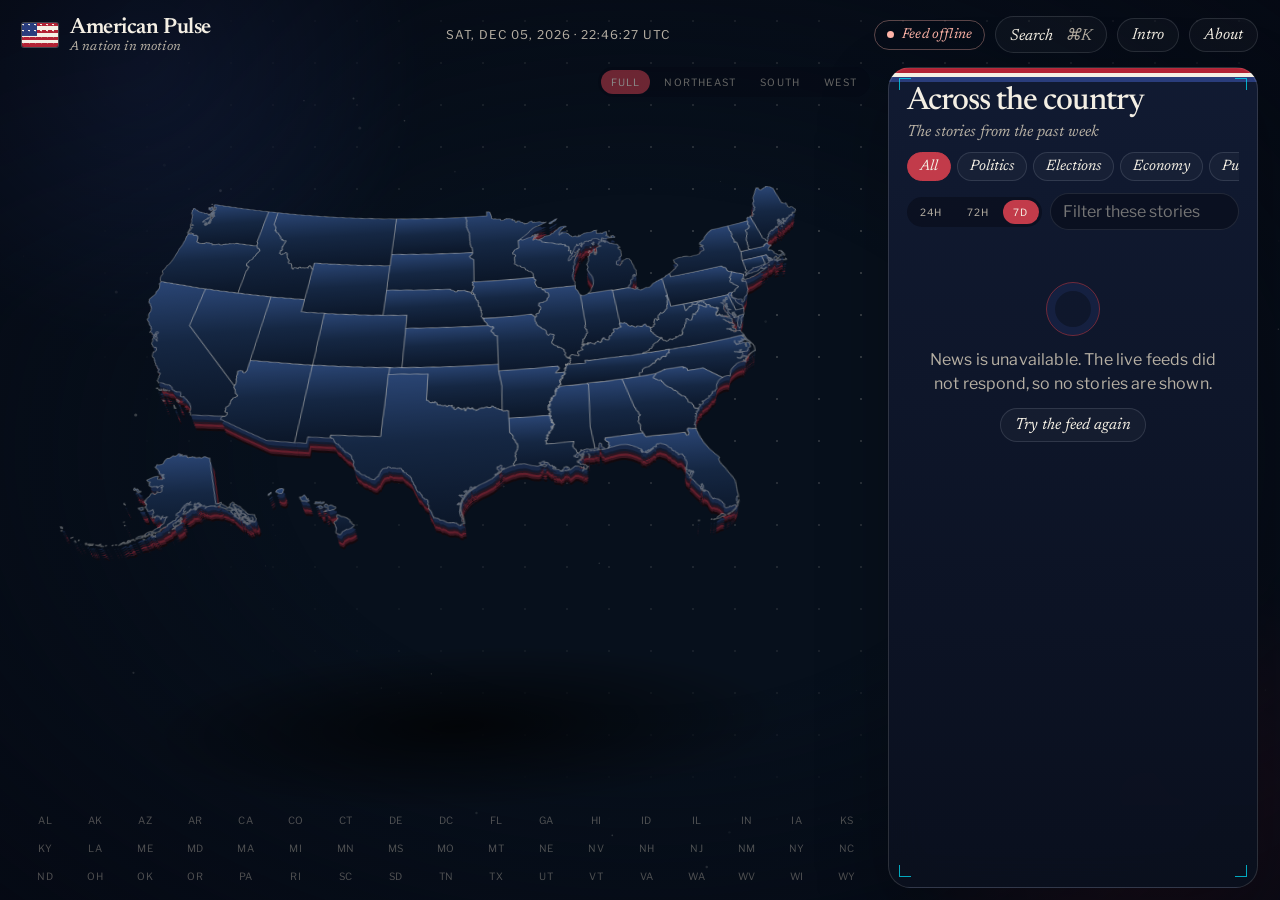
==== index.html @ 607139d3 "Publish American Pulse as a public news desk. Co-authored-by: Cursor <cursoragent@cursor.com>" ====
<!DOCTYPE html>
<html lang="en">
<head>
  <meta charset="UTF-8">
  <meta name="viewport" content="width=device-width, initial-scale=1">
  <meta name="color-scheme" content="dark">
  <meta name="description" content="American Pulse is a seven-day reading room for the United States. Choose a state and open the original reporting.">
  <title>American Pulse</title>
  <link rel="preconnect" href="https://fonts.googleapis.com">
  <link rel="preconnect" href="https://fonts.gstatic.com" crossorigin>
  <link href="https://fonts.googleapis.com/css2?family=Libre+Franklin:wght@400;500;600&family=Newsreader:ital,opsz,wght@0,6..72,400;0,6..72,600;1,6..72,400&display=swap" rel="stylesheet">
  <link rel="stylesheet" href="src/styles.css">
  <link rel="icon" href="data:image/svg+xml,%3Csvg xmlns='http://www.w3.org/2000/svg' viewBox='0 0 32 32'%3E%3Crect width='32' height='32' rx='8' fill='%23050812'/%3E%3Ccircle cx='16' cy='16' r='4' fill='%2300E5FF'/%3E%3Ccircle cx='16' cy='16' r='9' fill='none' stroke='%2300E5FF' stroke-opacity='.7'/%3E%3C/svg%3E">
</head>
<body>
  <div class="atmosphere" aria-hidden="true">
    <canvas id="particles"></canvas>
    <div class="orb orb-a"></div>
    <div class="orb orb-b"></div>
    <div class="grid"></div>
    <div class="vignette"></div>
  </div>

  <div class="app">
    <header class="nav">
      <div class="brand">
        <span class="flag" aria-hidden="true"></span>
        <span>
          <strong>American Pulse</strong>
          <small>A nation in motion</small>
        </span>
      </div>
      <p id="clock" class="clock">—</p>
      <div class="nav-actions">
        <p id="live-pill" class="live" data-state="linking"><i></i><span>Linking</span></p>
        <button type="button" class="hud-btn" id="search-open">Search <kbd>⌘K</kbd></button>
        <a class="hud-btn" href="promo.html">Intro</a>
        <button type="button" class="hud-btn" id="about-open">About</button>
      </div>
    </header>

    <h1 class="sr-only">America, in focus.</h1>

    <main class="stage">
      <section class="map-panel" aria-labelledby="map-heading">
        <h2 id="map-heading" class="sr-only">United States</h2>
        <div class="map-stage">
          <div class="map-rig">
            <div class="map-tilt" id="map-tilt">
              <div class="plinth" aria-hidden="true"></div>
              <svg id="map" role="img" aria-labelledby="map-heading"></svg>
            </div>
          </div>
          <p id="readout" class="readout"></p>
          <div class="seg map-focus" id="focus-seg" role="group" aria-label="Map focus">
            <button type="button" data-focus="full" class="is-on" aria-pressed="true">Full</button>
            <button type="button" data-focus="northeast" aria-pressed="false">Northeast</button>
            <button type="button" data-focus="south" aria-pressed="false">South</button>
            <button type="button" data-focus="west" aria-pressed="false">West</button>
          </div>
        </div>
        <div id="state-index" class="state-index" role="listbox" aria-label="States"></div>
      </section>

      <aside class="panel intel" id="intel" aria-live="polite">
        <i class="tick tl"></i><i class="tick tr"></i><i class="tick bl"></i><i class="tick br"></i>
        <div id="intel-body" class="intel-body"></div>
      </aside>
    </main>

    <footer class="status" id="status">
      <span>Albers USA</span>
      <span>50 states + D.C.</span>
      <span>7-day window</span>
      <span id="index-status">Index standing by</span>
    </footer>
  </div>

  <div id="search-layer" class="overlay" hidden>
    <div class="dialog palette" role="dialog" aria-modal="true" aria-labelledby="search-label">
      <label id="search-label" class="eyebrow" for="search-input">Search the desk</label>
      <input id="search-input" type="search" placeholder="State, city, or story" autocomplete="off" spellcheck="false">
      <div id="search-results" class="search-results"></div>
      <p class="dialog-note">Enter opens the highlighted state. Shift+Enter searches the seven-day wire.</p>
    </div>
  </div>

  <div id="about-layer" class="overlay" hidden>
    <div class="dialog about" role="dialog" aria-modal="true" aria-labelledby="about-title">
      <p class="eyebrow">About the desk</p>
      <h2 id="about-title">Every state. Every story.</h2>
      <p>American Pulse is a seven-day reading room for the United States. Choose a state to see reporting that names that place, then open the original article at the publisher.</p>
      <div class="about-grid">
        <section>
          <h3>Window</h3>
          <p>Only items with a publication time in the previous seven days stay on the desk. Older wire copy is discarded.</p>
        </section>
        <section>
          <h3>Sources</h3>
          <p>Publisher feeds from The New York Times, NPR, BBC, and The Washington Post. State and search results also use the Bing News index for local desks, including Associated Press and Reuters when they appear there. An optional Guardian or New York Times API key can be set in the server environment.</p>
        </section>
        <section>
          <h3>Summaries</h3>
          <p>A summary is the publisher’s standfirst or the snippet supplied with the result. This desk does not write articles, rewrite headlines, or fill gaps with estimated numbers.</p>
        </section>
        <section>
          <h3>When the wire is quiet</h3>
          <p>If a feed does not respond, the panel says news is unavailable and shows nothing in its place. An empty state means no matching article cleared the date and relevance checks.</p>
        </section>
      </div>
      <button type="button" class="hud-btn" id="about-close">Close</button>
    </div>
  </div>

  <p id="live-region" class="sr-only" aria-live="polite"></p>
  <script type="module" src="src/main.js"></script>
</body>
</html>
---- src/styles.css ----
:root {
  --bg: #07101c;
  --bg-2: #10182c;
  --cyan: #d6d8e4;
  --red: #c23b4a;
  --navy: #2a3d7c;
  --cream: #f4efe4;
  --text: #f4efe4;
  --muted: #b7b0a4;
  --line: rgba(194, 59, 74, 0.35);
  --glass: rgba(16, 24, 44, 0.82);
  --font: "Libre Franklin", "Avenir Next", sans-serif;
  --display: "Newsreader", Georgia, serif;
  --serif: "Newsreader", Georgia, serif;
  --mono: "Libre Franklin", sans-serif;
  color-scheme: dark;
}

* { box-sizing: border-box; }
html, body { margin: 0; height: 100%; }
body {
  background: var(--bg);
  color: var(--text);
  font-family: var(--font);
  font-weight: 400;
  letter-spacing: 0.01em;
  overflow: hidden;
}
button, input { font: inherit; color: inherit; }
button { cursor: pointer; }
::selection { background: rgba(194, 59, 74, 0.45); color: white; }
[hidden] { display: none !important; }

.sr-only {
  position: absolute;
  width: 1px;
  height: 1px;
  padding: 0;
  margin: -1px;
  overflow: hidden;
  clip: rect(0, 0, 0, 0);
  border: 0;
}

.atmosphere { position: fixed; inset: 0; z-index: 0; pointer-events: none; overflow: hidden; }
#particles { width: 100%; height: 100%; display: block; }
.orb {
  position: absolute;
  width: 46vw;
  height: 46vw;
  border-radius: 50%;
  filter: blur(18px);
  opacity: 0.7;
}
.orb-a {
  top: -18vw;
  left: -12vw;
  background: radial-gradient(circle, rgba(42, 61, 124, 0.55), transparent 68%);
  animation: drift 28s ease-in-out infinite;
}
.orb-b {
  right: -16vw;
  bottom: -20vw;
  background: radial-gradient(circle, rgba(178, 34, 52, 0.38), transparent 70%);
  animation: drift 34s ease-in-out infinite reverse;
}
.grid {
  position: absolute;
  inset: 0;
  background-image: radial-gradient(circle, rgba(244, 239, 228, 0.55) 1px, transparent 1.4px);
  background-size: 42px 42px;
  mask-image: radial-gradient(ellipse at 70% 30%, black 10%, transparent 68%);
  opacity: 0.35;
}
.vignette {
  position: absolute;
  inset: 0;
  background: radial-gradient(ellipse at center, transparent 40%, rgba(5, 8, 18, 0.78) 100%);
}
@keyframes drift {
  50% { transform: translate3d(3%, -2%, 0) scale(1.06); }
}

.app {
  position: relative;
  z-index: 1;
  height: 100dvh;
  display: grid;
  grid-template-rows: auto minmax(0, 1fr);
  gap: 14px;
  padding: 16px 22px 12px;
}

.nav, .hero, .status, .panel-bar, .title-row, .card-kicker, .card-foot, .tool-row, .nav-actions {
  display: flex;
  align-items: center;
}
.nav { justify-content: space-between; gap: 18px; }
.brand { display: flex; align-items: center; gap: 12px; min-width: 220px; }
.brand strong {
  display: block;
  font-family: var(--serif);
  font-size: 22px;
  font-weight: 600;
  letter-spacing: -0.02em;
}
.brand small {
  display: block;
  margin-top: 1px;
  color: var(--muted);
  font-family: var(--serif);
  font-style: italic;
  font-size: 13px;
}
.flag {
  width: 36px;
  height: 24px;
  flex: none;
  border-radius: 2px;
  background:
    radial-gradient(circle at 18% 28%, #f4efe4 0.7px, transparent 1px) 0 0 / 6px 6px,
    linear-gradient(#2a3d7c, #2a3d7c) 0 0 / 42% 54% no-repeat,
    repeating-linear-gradient(#b22234 0 3.4px, #f4efe4 3.4px 6.8px);
  box-shadow: 0 0 0 1px rgba(244, 239, 228, 0.25);
}
@keyframes ping {
  0% { transform: scale(0.45); opacity: 0.8; }
  100% { transform: scale(1); opacity: 0; }
}
.clock {
  margin: 0;
  color: var(--muted);
  font-family: var(--mono);
  font-size: 12px;
  letter-spacing: 0.08em;
}
.nav-actions { gap: 10px; }
.live {
  display: flex;
  align-items: center;
  gap: 8px;
  margin: 0;
  padding: 7px 12px;
  border: 1px solid rgba(244, 239, 228, 0.2);
  border-radius: 999px;
  font-family: var(--serif);
  font-style: italic;
  font-size: 14px;
  color: var(--cream);
}
.live i {
  width: 7px;
  height: 7px;
  border-radius: 50%;
  background: var(--red);
  box-shadow: 0 0 8px var(--red);
  animation: blink 1.8s ease-in-out infinite;
}
.live[data-state="down"] { color: #ffb4a8; border-color: rgba(255, 180, 168, 0.35); }
.live[data-state="down"] i { background: #ffb4a8; box-shadow: none; animation: none; }
@keyframes blink { 50% { opacity: 0.35; } }

.hud-btn, .seg button, .text-btn, .chip {
  background: rgba(255, 255, 255, 0.03);
  border: 1px solid rgba(234, 242, 255, 0.12);
  color: var(--text);
  border-radius: 999px;
  transition: border-color 0.2s ease, background 0.2s ease, transform 0.2s ease;
}
a.hud-btn { text-decoration: none; display: inline-flex; align-items: center; }
.hud-btn {
  padding: 8px 14px;
  font-family: var(--serif);
  font-style: italic;
  font-size: 16px;
  letter-spacing: 0;
  text-transform: none;
}
.hud-btn kbd {
  margin-left: 8px;
  color: var(--muted);
  font-family: inherit;
}
.hud-btn:hover, .seg button:hover, .chip:hover, .text-btn:hover {
  border-color: rgba(194, 59, 74, 0.7);
  background: rgba(178, 34, 52, 0.16);
}
.hud-btn:focus-visible, .seg button:focus-visible, .chip:focus-visible, .state:focus-visible, .state-index button:focus-visible, .search-row:focus-visible {
  outline: 2px solid var(--cyan);
  outline-offset: 2px;
}

.hero { justify-content: space-between; align-items: end; gap: 24px; }
.eyebrow {
  margin: 0 0 8px;
  color: var(--cyan);
  font-family: var(--mono);
  font-size: 11px;
  font-weight: 500;
  letter-spacing: 0.2em;
  text-transform: uppercase;
}
h1 {
  margin: 0;
  font-family: var(--display);
  font-size: clamp(40px, 4.7vw, 68px);
  font-weight: 750;
  letter-spacing: -0.045em;
  line-height: 0.88;
}
h1 em {
  font-family: var(--serif);
  font-style: italic;
  font-weight: 400;
  letter-spacing: -0.03em;
  color: #d7ecff;
}
.lede {
  max-width: 46ch;
  margin: 12px 0 0;
  color: var(--muted);
  font-size: 16px;
  font-weight: 300;
  line-height: 1.5;
}
.hero-side { width: min(420px, 36vw); padding-bottom: 6px; }
.ticker {
  min-height: 44px;
  color: var(--muted);
  font-family: var(--mono);
  font-size: 12px;
  line-height: 1.55;
}
.ticker b { color: var(--text); font-weight: 500; }

.stage {
  min-height: 0;
  display: grid;
  grid-template-columns: minmax(0, 1.65fr) minmax(340px, 0.72fr);
  gap: 18px;
}
.panel {
  position: relative;
  min-width: 0;
  min-height: 0;
  border: 1px solid var(--line);
  border-radius: 22px;
  background:
    linear-gradient(180deg, rgba(14, 22, 40, 0.78), rgba(8, 12, 24, 0.9));
  box-shadow: 0 24px 70px rgba(0, 0, 0, 0.28), inset 0 1px 0 rgba(255, 255, 255, 0.04);
  backdrop-filter: blur(16px);
}
.tick {
  position: absolute;
  width: 12px;
  height: 12px;
  border-color: rgba(0, 229, 255, 0.72);
  border-style: solid;
  pointer-events: none;
  z-index: 2;
}
.tick.tl { top: 10px; left: 10px; border-width: 1px 0 0 1px; }
.tick.tr { top: 10px; right: 10px; border-width: 1px 1px 0 0; }
.tick.bl { bottom: 10px; left: 10px; border-width: 0 0 1px 1px; }
.tick.br { right: 10px; bottom: 10px; border-width: 0 1px 1px 0; }

.map-panel {
  display: flex;
  flex-direction: column;
  min-width: 0;
  min-height: 0;
  background: transparent;
  border: 0;
  box-shadow: none;
}
.panel-bar { justify-content: space-between; gap: 12px; padding: 4px 8px 10px; }
.panel-bar h2, .intel-title h2, .about h2 {
  margin: 0;
  font-family: var(--display);
  font-weight: 700;
  letter-spacing: -0.03em;
}
.panel-bar h2 { font-size: 16px; }
.panel-bar p, .intel-kicker {
  margin: 8px 0 0;
  color: var(--muted);
  font-family: var(--serif);
  font-style: italic;
  font-size: 16px;
  letter-spacing: 0;
}
.seg { display: flex; gap: 4px; padding: 3px; border-radius: 999px; background: rgba(5, 8, 18, 0.45); }
.seg button {
  border: 0;
  background: transparent;
  color: var(--muted);
  border-radius: 999px;
  padding: 6px 10px;
  font-family: var(--mono);
  font-size: 10px;
  letter-spacing: 0.12em;
  text-transform: uppercase;
}
.seg button.is-on { color: var(--cream); background: var(--red); }

.map-stage { position: relative; flex: 1; min-height: 0; }
.map-rig {
  position: absolute;
  inset: 0 2% 8px;
  perspective: 1600px;
  perspective-origin: 50% 42%;
}
.map-tilt {
  position: absolute;
  inset: 0;
  transform-style: preserve-3d;
}
.plinth {
  position: absolute;
  left: 10%;
  right: 10%;
  bottom: 2%;
  height: 24%;
  border-radius: 50%;
  background: radial-gradient(ellipse at center, rgba(0, 0, 0, 0.72), transparent 70%);
  transform: translateZ(-130px);
  pointer-events: none;
}
.slab, #map {
  position: absolute;
  inset: 4% 2% 12%;
  overflow: visible;
}
.slab { pointer-events: none; }
.slab path { fill: currentColor; stroke: none; }
#map { transform: translateZ(4px); }
.state {
  fill: url(#state-plate);
  stroke: rgba(236, 230, 218, 0.34);
  stroke-width: 1.05;
  stroke-linejoin: round;
  vector-effect: non-scaling-stroke;
  cursor: pointer;
  transition: fill 0.25s ease, stroke 0.25s ease;
}
.state.has-news { stroke: rgba(243, 239, 230, 0.55); }
.state:hover { fill: #31486c; stroke: #f3efe6; }
.state.is-selected,
.state.is-selected:hover { fill: #7a2836; stroke: #f6f1e8; stroke-width: 1.7; }
.readout {
  position: absolute;
  left: 0;
  right: 0;
  bottom: 0;
  margin: 0;
  text-align: center;
  background: none;
  border: 0;
  padding: 0;
  font-family: var(--serif);
  font-style: italic;
  font-size: 32px;
  line-height: 1;
  color: rgba(243, 239, 230, 0.92);
  pointer-events: none;
  z-index: 3;
  text-shadow: 0 16px 40px #000;
}
.readout:empty { display: none; }
.map-focus {
  position: absolute;
  top: 0;
  right: 0;
  z-index: 3;
  opacity: 0.55;
}
.map-focus:hover { opacity: 1; }

.state-index {
  display: grid;
  grid-template-columns: repeat(17, minmax(0, 1fr));
  gap: 4px;
  padding-top: 10px;
}
.state-index button {
  border: 1px solid transparent;
  background: transparent;
  color: var(--muted);
  border-radius: 6px;
  padding: 5px 0;
  font-family: var(--mono);
  font-size: 10px;
  letter-spacing: 0.04em;
}
.state-index { opacity: 0.42; }
.state-index:hover { opacity: 0.9; }
.state-index button:hover, .state-index button.is-selected {
  color: var(--text);
  border-color: rgba(243, 239, 230, 0.28);
  background: rgba(122, 40, 54, 0.45);
}

.intel {
  display: flex;
  flex-direction: column;
  font-family: var(--font);
  background:
    linear-gradient(#b22234, #b22234) 0 0 / 100% 5px no-repeat,
    linear-gradient(#f4efe4, #f4efe4) 0 5px / 100% 4px no-repeat,
    linear-gradient(#2a3d7c, #2a3d7c) 0 9px / 100% 5px no-repeat,
    linear-gradient(180deg, rgba(18, 28, 52, 0.94), rgba(10, 16, 30, 0.96));
  border-color: rgba(244, 239, 228, 0.14);
}
.intel-body { display: flex; flex-direction: column; min-height: 0; height: 100%; }
.intel-head { padding: 18px 18px 12px; }
.intel-title .eyebrow { margin-bottom: 4px; }
.intel-title h2 {
  font-family: var(--serif);
  font-weight: 500;
  font-size: clamp(32px, 2.4vw, 42px);
  line-height: 0.95;
}
.title-row { justify-content: space-between; gap: 12px; align-items: baseline; }
.text-btn {
  border-radius: 999px;
  padding: 7px 10px;
  color: var(--cream);
  font-family: var(--serif);
  font-style: italic;
  font-size: 15px;
}
.stats {
  display: grid;
  grid-template-columns: repeat(4, minmax(0, 1fr));
  gap: 8px;
  margin-top: 16px;
}
.stats div {
  padding: 10px 10px 8px;
  border-radius: 12px;
  background: rgba(5, 8, 18, 0.38);
  border: 1px solid rgba(234, 242, 255, 0.05);
}
.stats strong {
  display: block;
  font-family: var(--mono);
  font-size: 14px;
  font-weight: 500;
}
.stats span {
  display: block;
  margin-top: 3px;
  color: var(--muted);
  font-family: var(--mono);
  font-size: 9px;
  letter-spacing: 0.12em;
  text-transform: uppercase;
}
.tools { margin-top: 12px; }
.chips {
  display: flex;
  gap: 6px;
  overflow-x: auto;
  padding-bottom: 4px;
  scrollbar-width: none;
}
.chips::-webkit-scrollbar { display: none; }
.chip {
  flex: none;
  padding: 6px 12px;
  color: var(--cream);
  font-family: var(--serif);
  font-style: italic;
  font-size: 15px;
  letter-spacing: 0;
  text-transform: none;
}
.chip.is-on { color: var(--cream); background: var(--red); border-color: var(--red); }
.tool-row { gap: 8px; margin-top: 8px; }
.filter-input {
  flex: 1;
  min-width: 0;
  padding: 8px 12px;
  border-radius: 999px;
  border: 1px solid rgba(234, 242, 255, 0.1);
  background: rgba(5, 8, 18, 0.45);
}
.filter-input:focus { outline: none; border-color: rgba(194, 59, 74, 0.7); }
.intel-scroll {
  min-height: 0;
  flex: 1;
  overflow: auto;
  padding: 4px 16px 18px;
}
.intel-scroll::-webkit-scrollbar { width: 10px; }
.intel-scroll::-webkit-scrollbar-thumb { background: rgba(178, 34, 52, 0.45); border-radius: 99px; }
.result-count, .loading-copy, .notice {
  margin: 4px 2px 10px;
  color: var(--muted);
  font-family: var(--mono);
  font-size: 11px;
  letter-spacing: 0.06em;
}
.notice { color: #d7ecff; }

.card {
  display: grid;
  grid-template-columns: 112px minmax(0, 1fr);
  gap: 14px;
  margin-bottom: 10px;
  padding: 10px;
  text-decoration: none;
  color: inherit;
  border-radius: 8px;
  border: 1px solid rgba(244, 239, 228, 0.08);
  background: rgba(244, 239, 228, 0.04);
  animation: rise 0.55s cubic-bezier(.16, 1, .3, 1) both;
  transition: transform 0.22s ease, border-color 0.22s ease, background 0.22s ease;
}
.card:hover {
  transform: translateY(-2px);
  border-color: rgba(194, 59, 74, 0.55);
  background: rgba(42, 61, 124, 0.28);
}
@keyframes rise {
  from { opacity: 0; transform: translateY(8px); }
  to { opacity: 1; transform: none; }
}
.thumb {
  position: relative;
  height: 88px;
  overflow: hidden;
  border-radius: 12px;
  background:
    linear-gradient(#2a3d7c, #2a3d7c) 0 0 / 38% 100% no-repeat,
    repeating-linear-gradient(#b22234 0 8px, #f4efe4 8px 16px);
}
.thumb img { width: 100%; height: 100%; object-fit: cover; display: block; position: relative; z-index: 1; }
.thumb:has(img) span { display: none; }
.thumb span {
  position: absolute;
  inset: auto 8px 8px 8px;
  color: rgba(234, 242, 255, 0.78);
  font-family: var(--mono);
  font-size: 9px;
  letter-spacing: 0.12em;
  text-transform: uppercase;
}
.card-kicker { justify-content: space-between; gap: 8px; }
.publisher, .card-foot time { color: var(--muted); font-size: 13px; }
.card h3 {
  margin: 0;
  font-family: var(--serif);
  font-size: 22px;
  font-weight: 500;
  letter-spacing: -0.02em;
  line-height: 1.15;
}
.summary {
  display: -webkit-box;
  margin: 6px 0 0;
  overflow: hidden;
  -webkit-line-clamp: 3;
  -webkit-box-orient: vertical;
  color: var(--muted);
  font-size: 13.5px;
  line-height: 1.45;
}
.summary.missing { font-family: var(--serif); font-style: italic; font-size: 15px; }
.card-foot { justify-content: space-between; gap: 10px; margin-top: 10px; }

.skeleton { position: relative; overflow: hidden; background: rgba(255, 255, 255, 0.04); }
.skeleton::after {
  content: "";
  position: absolute;
  inset: 0;
  background: linear-gradient(90deg, transparent, rgba(0, 229, 255, 0.1), transparent);
  animation: sheen 1.6s linear infinite;
}
@keyframes sheen { from { transform: translateX(-100%); } to { transform: translateX(100%); } }
.skeleton.line { height: 10px; margin-top: 10px; border-radius: 99px; }
.skeleton.line.short { width: 38%; }
.skeleton.line.mid { width: 72%; }
.skeleton-card { pointer-events: none; }

.empty {
  display: grid;
  justify-items: center;
  gap: 12px;
  padding: 36px 16px;
  text-align: center;
  color: var(--muted);
}
.empty p { max-width: 38ch; margin: 0; line-height: 1.5; }
.ring {
  width: 54px;
  height: 54px;
  border-radius: 50%;
  border: 1px solid rgba(194, 59, 74, 0.55);
  box-shadow: inset 0 0 0 8px rgba(42, 61, 124, 0.25);
}

.status { display: none; }
.status-unused {
  justify-content: space-between;
  gap: 12px;
  color: var(--muted);
  font-family: var(--mono);
  font-size: 10px;
  letter-spacing: 0.16em;
  text-transform: uppercase;
}

.overlay {
  position: fixed;
  inset: 0;
  z-index: 20;
  display: grid;
  align-items: start;
  justify-content: center;
  padding: 12vh 16px 16px;
  background: rgba(5, 8, 18, 0.64);
  backdrop-filter: blur(12px);
}
.dialog {
  width: min(720px, 100%);
  padding: 22px;
  border: 1px solid var(--line);
  border-radius: 22px;
  background: rgba(8, 13, 26, 0.94);
  box-shadow: 0 30px 80px rgba(0, 0, 0, 0.4);
}
#search-input {
  width: 100%;
  margin: 8px 0 12px;
  padding: 8px 0 12px;
  border: 0;
  border-bottom: 1px solid rgba(234, 242, 255, 0.12);
  background: transparent;
  font-family: var(--display);
  font-size: 32px;
  letter-spacing: -0.04em;
}
#search-input:focus { outline: none; border-bottom-color: var(--cyan); }
.search-results { display: grid; gap: 6px; max-height: 46vh; overflow: auto; }
.search-row {
  display: grid;
  grid-template-columns: 42px 1fr auto;
  gap: 12px;
  align-items: center;
  width: 100%;
  padding: 10px 12px;
  text-align: left;
  border-radius: 12px;
  border: 1px solid transparent;
  background: transparent;
}
.search-row b { font-family: var(--mono); color: var(--cyan); font-weight: 500; }
.search-row em { color: var(--muted); font-family: var(--mono); font-size: 11px; font-style: normal; }
.search-row.is-active, .search-row:hover { border-color: rgba(0, 229, 255, 0.35); background: rgba(0, 229, 255, 0.06); }
.search-row.story { grid-template-columns: 1fr auto; }
.search-empty, .dialog-note { color: var(--muted); font-size: 13px; }
.about h2 {
  font-family: var(--serif);
  font-size: 42px;
  font-weight: 400;
  font-style: italic;
  letter-spacing: -0.03em;
}
.about-grid { display: grid; grid-template-columns: 1fr 1fr; gap: 14px 18px; margin: 18px 0; }
.about h3 {
  margin: 0 0 6px;
  font-family: var(--mono);
  font-size: 11px;
  font-weight: 500;
  letter-spacing: 0.16em;
  text-transform: uppercase;
  color: var(--cyan);
}
.about p { margin: 0; color: var(--muted); line-height: 1.55; }

@media (max-width: 1100px) {
  body { overflow: auto; }
  .app { height: auto; min-height: 100dvh; }
  .nav, .hero, .status { flex-wrap: wrap; }
  .hero, .stage, .about-grid { grid-template-columns: 1fr; display: grid; }
  .hero-side { width: auto; }
  .stage { display: grid; }
  .map-stage { height: min(70vh, 760px); }
  .intel { min-height: 78vh; }
  .clock { order: 3; width: 100%; }
  .state-index { grid-template-columns: repeat(10, minmax(0, 1fr)); }
}
@media (max-width: 720px) {
  .app { padding: 12px; }
  h1 { font-size: 40px; }
  .stats { grid-template-columns: 1fr 1fr; }
  .card { grid-template-columns: 1fr; }
  .thumb { height: 140px; }
  .nav-actions .hud-btn kbd { display: none; }
  .search-row { grid-template-columns: 36px 1fr; }
  .search-row em { display: none; }
}
@media (prefers-reduced-motion: reduce) {
  *, *::before, *::after {
    animation: none !important;
    transition: none !important;
  }
}
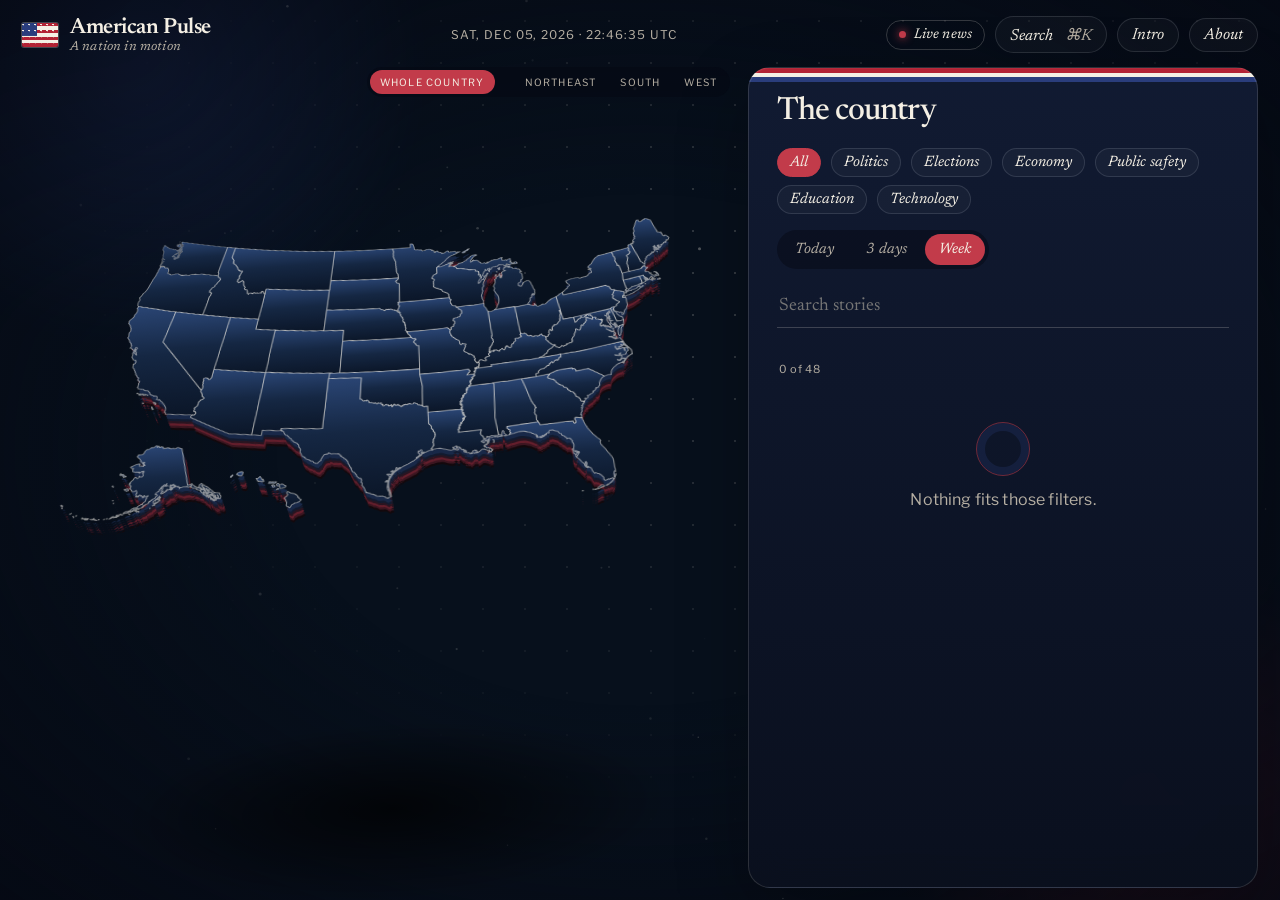
==== commit a1dd5d64: "Publish a public copy of the desk with saved news. Co-authored-by: Cursor <cursoragent@cursor.com>" ====
--- a/index.html
+++ b/index.html
@@ -44,6 +44,12 @@
     <main class="stage">
       <section class="map-panel" aria-labelledby="map-heading">
         <h2 id="map-heading" class="sr-only">United States</h2>
+        <div class="seg region-dock" id="focus-seg" role="group" aria-label="Map focus">
+          <button type="button" class="country is-on" data-focus="full" data-scope="national" aria-pressed="true">Whole country</button>
+          <button type="button" data-focus="northeast" aria-pressed="false">Northeast</button>
+          <button type="button" data-focus="south" aria-pressed="false">South</button>
+          <button type="button" data-focus="west" aria-pressed="false">West</button>
+        </div>
         <div class="map-stage">
           <div class="map-rig">
             <div class="map-tilt" id="map-tilt">
@@ -52,18 +58,10 @@
             </div>
           </div>
           <p id="readout" class="readout"></p>
-          <div class="seg map-focus" id="focus-seg" role="group" aria-label="Map focus">
-            <button type="button" data-focus="full" class="is-on" aria-pressed="true">Full</button>
-            <button type="button" data-focus="northeast" aria-pressed="false">Northeast</button>
-            <button type="button" data-focus="south" aria-pressed="false">South</button>
-            <button type="button" data-focus="west" aria-pressed="false">West</button>
-          </div>
         </div>
-        <div id="state-index" class="state-index" role="listbox" aria-label="States"></div>
       </section>
 
       <aside class="panel intel" id="intel" aria-live="polite">
-        <i class="tick tl"></i><i class="tick tr"></i><i class="tick bl"></i><i class="tick br"></i>
         <div id="intel-body" class="intel-body"></div>
       </aside>
     </main>
--- a/src/styles.css
+++ b/src/styles.css
@@ -185,7 +185,7 @@
   border-color: rgba(194, 59, 74, 0.7);
   background: rgba(178, 34, 52, 0.16);
 }
-.hud-btn:focus-visible, .seg button:focus-visible, .chip:focus-visible, .state:focus-visible, .state-index button:focus-visible, .search-row:focus-visible {
+.hud-btn:focus-visible, .seg button:focus-visible, .chip:focus-visible, .state:focus-visible, .search-row:focus-visible {
   outline: 2px solid var(--cyan);
   outline-offset: 2px;
 }
@@ -236,7 +236,7 @@
 .stage {
   min-height: 0;
   display: grid;
-  grid-template-columns: minmax(0, 1.65fr) minmax(340px, 0.72fr);
+  grid-template-columns: minmax(0, 1.25fr) minmax(420px, 0.9fr);
   gap: 18px;
 }
 .panel {
@@ -328,7 +328,7 @@
 }
 .slab, #map {
   position: absolute;
-  inset: 4% 2% 12%;
+  inset: 2% 1% 4%;
   overflow: visible;
 }
 .slab { pointer-events: none; }
@@ -367,38 +367,12 @@
   text-shadow: 0 16px 40px #000;
 }
 .readout:empty { display: none; }
-.map-focus {
-  position: absolute;
-  top: 0;
-  right: 0;
-  z-index: 3;
-  opacity: 0.55;
-}
-.map-focus:hover { opacity: 1; }
-
-.state-index {
-  display: grid;
-  grid-template-columns: repeat(17, minmax(0, 1fr));
-  gap: 4px;
-  padding-top: 10px;
-}
-.state-index button {
-  border: 1px solid transparent;
-  background: transparent;
-  color: var(--muted);
-  border-radius: 6px;
-  padding: 5px 0;
-  font-family: var(--mono);
-  font-size: 10px;
-  letter-spacing: 0.04em;
-}
-.state-index { opacity: 0.42; }
-.state-index:hover { opacity: 0.9; }
-.state-index button:hover, .state-index button.is-selected {
-  color: var(--text);
-  border-color: rgba(243, 239, 230, 0.28);
-  background: rgba(122, 40, 54, 0.45);
-}
+.region-dock {
+  align-self: end;
+  margin: 0 0 8px;
+  z-index: 4;
+}
+.region-dock .country { margin-right: 16px; }
 
 .intel {
   display: flex;
@@ -412,7 +386,7 @@
   border-color: rgba(244, 239, 228, 0.14);
 }
 .intel-body { display: flex; flex-direction: column; min-height: 0; height: 100%; }
-.intel-head { padding: 18px 18px 12px; }
+.intel-head { padding: 28px 28px 8px; }
 .intel-title .eyebrow { margin-bottom: 4px; }
 .intel-title h2 {
   font-family: var(--serif);
@@ -456,13 +430,11 @@
   letter-spacing: 0.12em;
   text-transform: uppercase;
 }
-.tools { margin-top: 12px; }
+.tools { display: grid; gap: 16px; margin-top: 22px; }
 .chips {
   display: flex;
-  gap: 6px;
-  overflow-x: auto;
-  padding-bottom: 4px;
-  scrollbar-width: none;
+  flex-wrap: wrap;
+  gap: 8px 10px;
 }
 .chips::-webkit-scrollbar { display: none; }
 .chip {
@@ -476,21 +448,24 @@
   text-transform: none;
 }
 .chip.is-on { color: var(--cream); background: var(--red); border-color: var(--red); }
-.tool-row { gap: 8px; margin-top: 8px; }
+.intel .seg { justify-self: start; padding: 4px; }
+.intel .seg button { padding: 8px 14px; font-family: var(--serif); font-style: italic; font-size: 15px; letter-spacing: 0; text-transform: none; }
 .filter-input {
-  flex: 1;
-  min-width: 0;
-  padding: 8px 12px;
-  border-radius: 999px;
-  border: 1px solid rgba(234, 242, 255, 0.1);
-  background: rgba(5, 8, 18, 0.45);
+  width: 100%;
+  padding: 12px 2px;
+  border: 0;
+  border-bottom: 1px solid rgba(244, 239, 228, 0.2);
+  border-radius: 0;
+  background: transparent;
+  font-family: var(--serif);
+  font-size: 18px;
 }
 .filter-input:focus { outline: none; border-color: rgba(194, 59, 74, 0.7); }
 .intel-scroll {
   min-height: 0;
   flex: 1;
   overflow: auto;
-  padding: 4px 16px 18px;
+  padding: 22px 28px 36px;
 }
 .intel-scroll::-webkit-scrollbar { width: 10px; }
 .intel-scroll::-webkit-scrollbar-thumb { background: rgba(178, 34, 52, 0.45); border-radius: 99px; }
@@ -504,33 +479,31 @@
 .notice { color: #d7ecff; }
 
 .card {
-  display: grid;
-  grid-template-columns: 112px minmax(0, 1fr);
+  display: flex;
+  flex-direction: column;
   gap: 14px;
-  margin-bottom: 10px;
-  padding: 10px;
+  margin: 0 0 28px;
+  padding: 0 0 28px;
   text-decoration: none;
   color: inherit;
-  border-radius: 8px;
-  border: 1px solid rgba(244, 239, 228, 0.08);
-  background: rgba(244, 239, 228, 0.04);
+  border: 0;
+  border-bottom: 1px solid rgba(244, 239, 228, 0.12);
+  border-radius: 0;
+  background: transparent;
   animation: rise 0.55s cubic-bezier(.16, 1, .3, 1) both;
-  transition: transform 0.22s ease, border-color 0.22s ease, background 0.22s ease;
-}
-.card:hover {
-  transform: translateY(-2px);
-  border-color: rgba(194, 59, 74, 0.55);
-  background: rgba(42, 61, 124, 0.28);
-}
+  transition: opacity 0.2s ease;
+}
+.card:hover { opacity: 0.82; }
+.card:hover h3 { color: #fff; }
 @keyframes rise {
   from { opacity: 0; transform: translateY(8px); }
   to { opacity: 1; transform: none; }
 }
 .thumb {
   position: relative;
-  height: 88px;
+  height: 190px;
   overflow: hidden;
-  border-radius: 12px;
+  border-radius: 4px;
   background:
     linear-gradient(#2a3d7c, #2a3d7c) 0 0 / 38% 100% no-repeat,
     repeating-linear-gradient(#b22234 0 8px, #f4efe4 8px 16px);
@@ -551,23 +524,23 @@
 .card h3 {
   margin: 0;
   font-family: var(--serif);
-  font-size: 22px;
+  font-size: 28px;
   font-weight: 500;
   letter-spacing: -0.02em;
   line-height: 1.15;
 }
 .summary {
   display: -webkit-box;
-  margin: 6px 0 0;
+  margin: 0;
   overflow: hidden;
-  -webkit-line-clamp: 3;
+  -webkit-line-clamp: 2;
   -webkit-box-orient: vertical;
-  color: var(--muted);
-  font-size: 13.5px;
-  line-height: 1.45;
-}
-.summary.missing { font-family: var(--serif); font-style: italic; font-size: 15px; }
-.card-foot { justify-content: space-between; gap: 10px; margin-top: 10px; }
+  color: #ddd4c6;
+  font-size: 16px;
+  line-height: 1.55;
+}
+.summary.missing { font-family: var(--serif); font-style: italic; font-size: 16px; }
+.card-foot { justify-content: space-between; gap: 16px; margin-top: 2px; }
 
 .skeleton { position: relative; overflow: hidden; background: rgba(255, 255, 255, 0.04); }
 .skeleton::after {
@@ -689,7 +662,6 @@
   .map-stage { height: min(70vh, 760px); }
   .intel { min-height: 78vh; }
   .clock { order: 3; width: 100%; }
-  .state-index { grid-template-columns: repeat(10, minmax(0, 1fr)); }
 }
 @media (max-width: 720px) {
   .app { padding: 12px; }
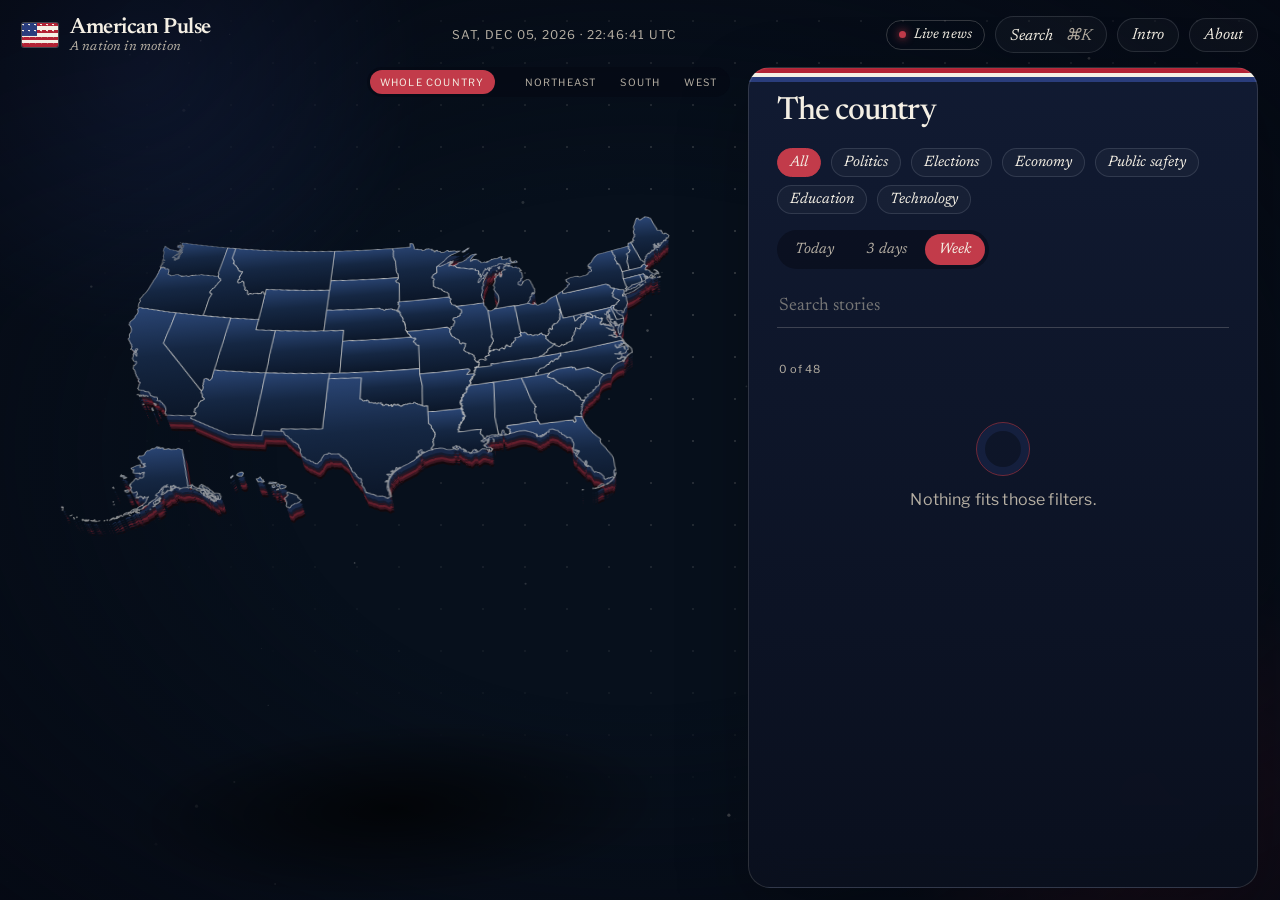
==== commit 562fecd6: "Show a state mark on selection, and let the map be dragged and zoomed. Co-authored-by: Cursor <curso" ====
--- a/index.html
+++ b/index.html
@@ -58,6 +58,7 @@
             </div>
           </div>
           <p id="readout" class="readout"></p>
+          <div id="arrival" class="arrival" hidden></div>
         </div>
       </section>
 
--- a/src/styles.css
+++ b/src/styles.css
@@ -185,8 +185,8 @@
   border-color: rgba(194, 59, 74, 0.7);
   background: rgba(178, 34, 52, 0.16);
 }
-.hud-btn:focus-visible, .seg button:focus-visible, .chip:focus-visible, .state:focus-visible, .search-row:focus-visible {
-  outline: 2px solid var(--cyan);
+.hud-btn:focus-visible, .seg button:focus-visible, .chip:focus-visible, .search-row:focus-visible {
+  outline: 2px solid var(--red);
   outline-offset: 2px;
 }
 
@@ -333,16 +333,20 @@
 }
 .slab { pointer-events: none; }
 .slab path { fill: currentColor; stroke: none; }
-#map { transform: translateZ(4px); }
+#map { transform: translateZ(4px); cursor: grab; }
+#map.is-panning { cursor: grabbing; }
 .state {
   fill: url(#state-plate);
   stroke: rgba(236, 230, 218, 0.34);
   stroke-width: 1.05;
   stroke-linejoin: round;
   vector-effect: non-scaling-stroke;
-  cursor: pointer;
+  cursor: inherit;
+  outline: none;
   transition: fill 0.25s ease, stroke 0.25s ease;
 }
+.state:focus,
+.state:focus-visible { outline: none; }
 .state.has-news { stroke: rgba(243, 239, 230, 0.55); }
 .state:hover { fill: #31486c; stroke: #f3efe6; }
 .state.is-selected,
@@ -367,6 +371,57 @@
   text-shadow: 0 16px 40px #000;
 }
 .readout:empty { display: none; }
+.arrival {
+  position: absolute;
+  left: 18px;
+  bottom: 18px;
+  z-index: 4;
+  display: flex;
+  align-items: center;
+  gap: 14px;
+  max-width: min(420px, 70%);
+  padding: 12px 16px 12px 12px;
+  color: var(--cream);
+  background: rgba(8, 14, 28, 0.78);
+  border: 1px solid rgba(244, 239, 228, 0.16);
+  border-left: 4px solid var(--red);
+  box-shadow: 0 18px 40px rgba(0, 0, 0, 0.35);
+  pointer-events: none;
+}
+.arrival.is-in { animation: arrive 0.55s cubic-bezier(.16, 1, .3, 1) both; }
+.arrival-art {
+  width: 64px;
+  height: 64px;
+  flex: none;
+}
+.arrival-art svg { width: 100%; height: 100%; display: block; }
+.arrival p {
+  margin: 0;
+  letter-spacing: 0.16em;
+  text-transform: uppercase;
+  font-size: 11px;
+  color: var(--red);
+}
+.arrival strong {
+  display: block;
+  margin-top: 2px;
+  font-family: var(--serif);
+  font-size: 28px;
+  font-weight: 500;
+  line-height: 1;
+}
+.arrival em {
+  display: block;
+  margin-top: 4px;
+  font-family: var(--serif);
+  font-style: italic;
+  font-size: 15px;
+  color: #ddd4c6;
+}
+@keyframes arrive {
+  from { opacity: 0; transform: translateY(12px) scale(0.96); }
+  to { opacity: 1; transform: none; }
+}
 .region-dock {
   align-self: end;
   margin: 0 0 8px;
